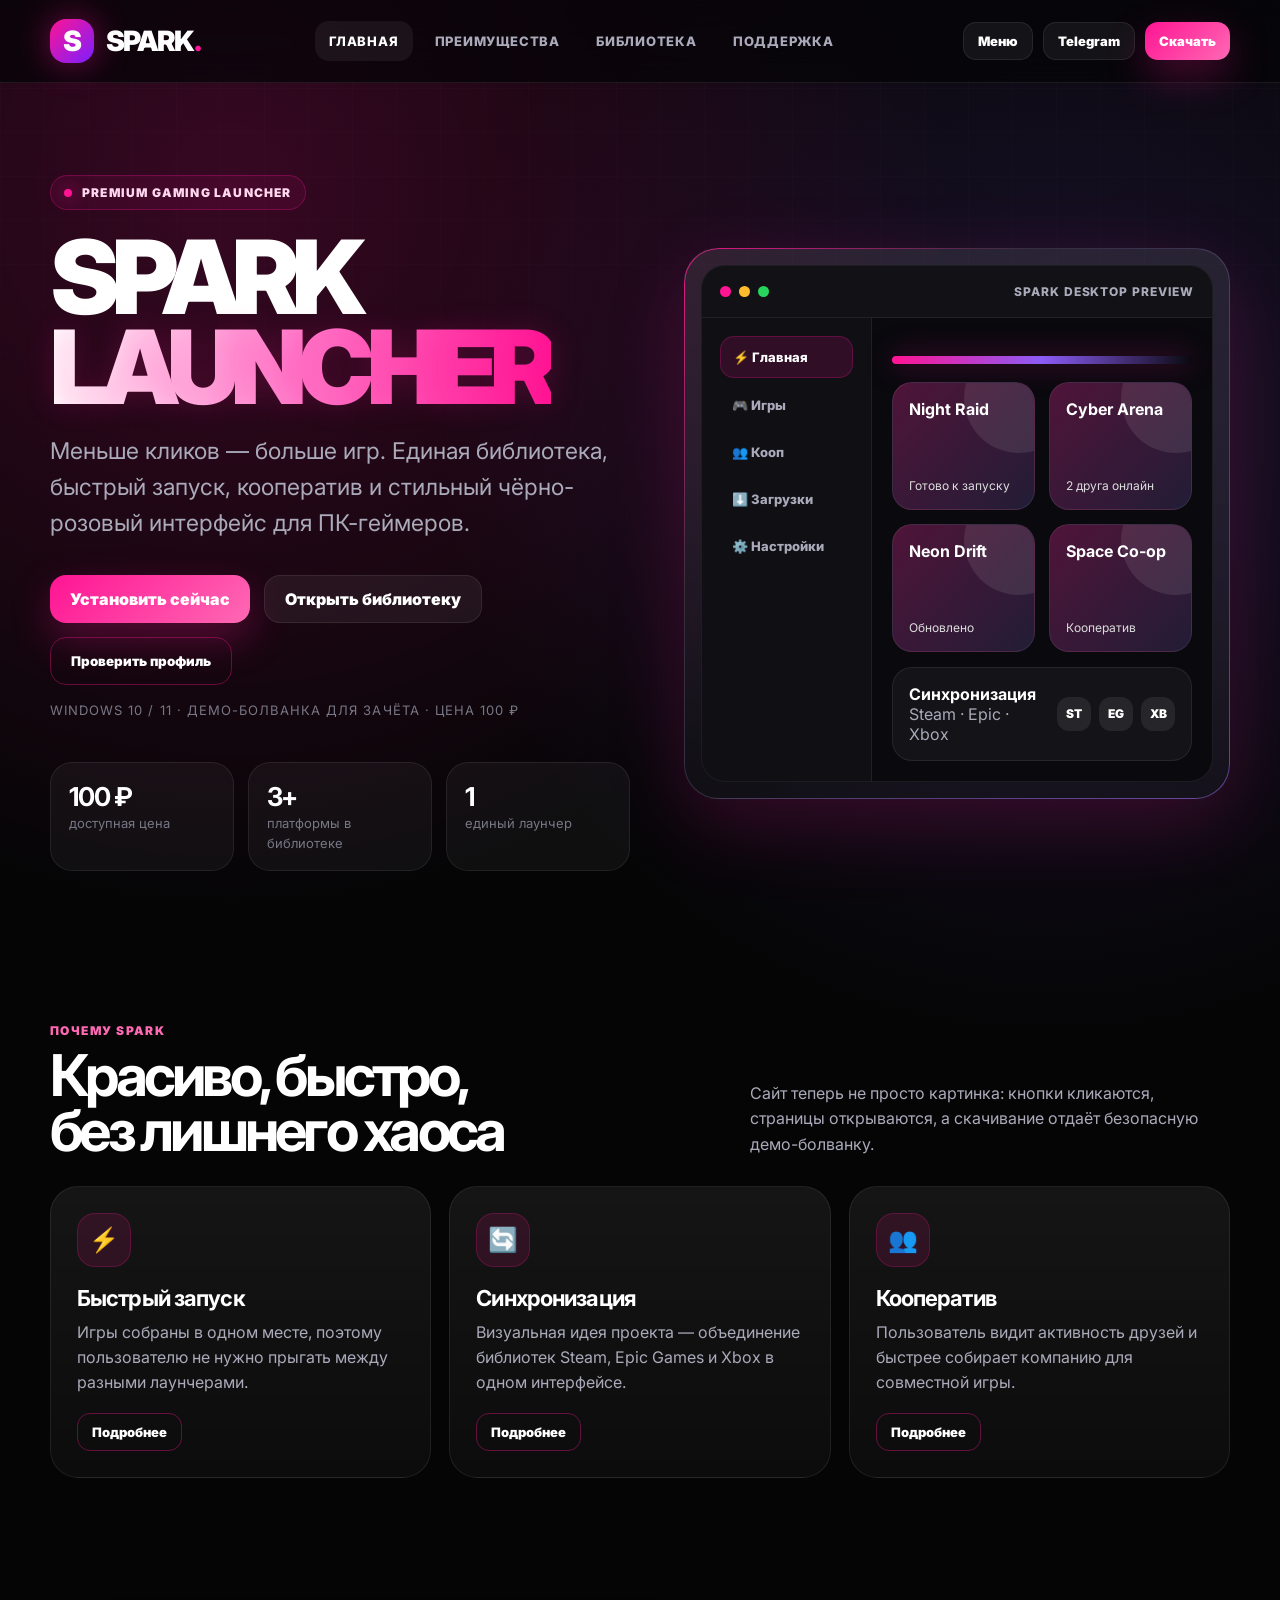
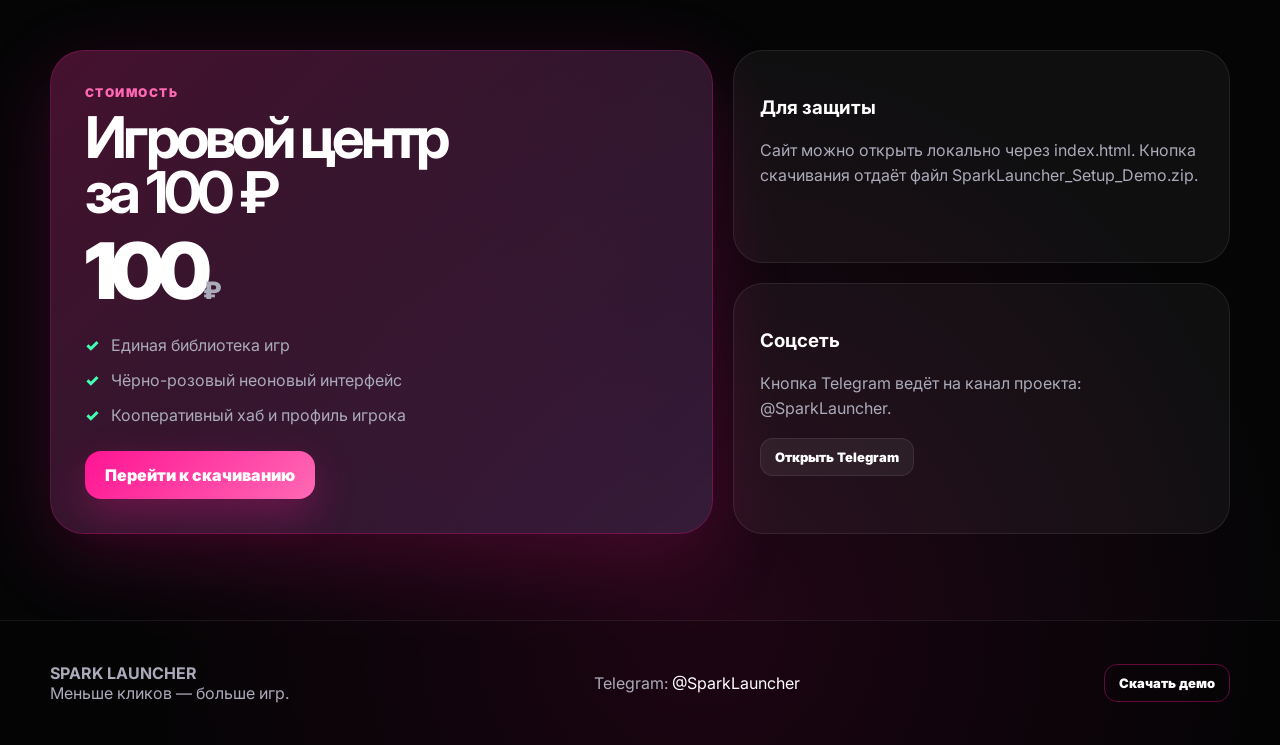
==== index.html @ b0c420d9 "SITE" ====
<!DOCTYPE html>
<html lang="ru">
<head>
  <meta charset="UTF-8">
  <meta name="viewport" content="width=device-width, initial-scale=1.0">
  <title>Spark Launcher | Меньше кликов — больше игр</title>
  <meta name="description" content="Стильный игровой лаунчер для ПК с библиотекой, кооперативом и красивым неоновым интерфейсом.">
  <link rel="preconnect" href="https://fonts.googleapis.com">
  <link rel="preconnect" href="https://fonts.gstatic.com" crossorigin>
  <link href="https://fonts.googleapis.com/css2?family=Inter:wght@400;600;700;800;900&display=swap" rel="stylesheet">
  <link rel="stylesheet" href="assets/css/style.css">
</head>
<body>
  <nav class="nav">
    <div class="wrap nav-inner">
      <a class="logo" href="index.html" aria-label="Spark Launcher главная">
        <span class="logo-mark">S</span><span>SPARK<span class="logo-dot">.</span></span>
      </a>
      <div class="nav-links" data-menu>
        <a href="index.html">Главная</a>
        <a href="features.html">Преимущества</a>
        <a href="library.html">Библиотека</a>
        <a href="support.html">Поддержка</a>
      </div>
      <div class="nav-actions">
        <button class="btn btn-ghost btn-small mobile-toggle" data-menu-toggle type="button">Меню</button>
        <a class="btn btn-ghost btn-small desktop-only" href="https://t.me/SparkLauncher" target="_blank" rel="noopener">Telegram</a>
        <a class="btn btn-primary btn-small" href="download.html">Скачать</a>
      </div>
    </div>
  </nav>
  <main>
    <section class="hero">
      <div class="wrap hero-grid">
        <div class="fade-up">
          <div class="kicker">Premium Gaming Launcher</div>
          <h1>SPARK<br><span class="gradient-text">LAUNCHER</span></h1>
          <p class="lead">Меньше кликов — больше игр. Единая библиотека, быстрый запуск, кооператив и стильный чёрно-розовый интерфейс для ПК-геймеров.</p>
          <div class="hero-actions">
            <a class="btn btn-primary" href="downloads/SparkLauncher_Setup_Demo.zip" download data-download-toast>Установить сейчас</a>
            <a class="btn btn-ghost" href="library.html">Открыть библиотеку</a>
            <button class="btn btn-line" type="button" data-toast="Демо-режим: профиль игрока открылся бы в приложении Spark Launcher.">Проверить профиль</button>
          </div>
          <p class="note">Windows 10 / 11 · демо-болванка для зачёта · цена 100 ₽</p>
          <div class="stats">
            <div class="stat"><strong>100 ₽</strong><span>доступная цена</span></div>
            <div class="stat"><strong>3+</strong><span>платформы в библиотеке</span></div>
            <div class="stat"><strong>1</strong><span>единый лаунчер</span></div>
          </div>
        </div>
        <div class="launcher-card fade-up delay-2" aria-label="Демо интерфейса Spark Launcher">
          <div class="window">
            <div class="window-top">
              <div class="dots"><i></i><i></i><i></i></div>
              <div class="window-title">Spark Desktop Preview</div>
            </div>
            <div class="window-body">
              <aside class="side">
                <div class="side-item active">⚡ Главная</div>
                <div class="side-item">🎮 Игры</div>
                <div class="side-item">👥 Кооп</div>
                <div class="side-item">⬇️ Загрузки</div>
                <div class="side-item">⚙️ Настройки</div>
              </aside>
              <div class="main-panel">
                <div class="neon-line"></div>
                <div class="game-grid">
                  <div class="game-card"><b>Night Raid</b><span>Готово к запуску</span></div>
                  <div class="game-card"><b>Cyber Arena</b><span>2 друга онлайн</span></div>
                  <div class="game-card"><b>Neon Drift</b><span>Обновлено</span></div>
                  <div class="game-card"><b>Space Co-op</b><span>Кооператив</span></div>
                </div>
                <div class="sync-box">
                  <div><b>Синхронизация</b><br><span style="color:var(--muted)">Steam · Epic · Xbox</span></div>
                  <div class="sync-icons"><i>ST</i><i>EG</i><i>XB</i></div>
                </div>
              </div>
            </div>
          </div>
        </div>
      </div>
    </section>

    <section class="section" id="features-preview">
      <div class="wrap">
        <div class="section-head">
          <div>
            <div class="eyebrow">Почему Spark</div>
            <h2>Красиво, быстро,<br>без лишнего хаоса</h2>
          </div>
          <p>Сайт теперь не просто картинка: кнопки кликаются, страницы открываются, а скачивание отдаёт безопасную демо-болванку.</p>
        </div>
        <div class="cards">
          <article class="card">
            <div class="icon">⚡</div>
            <h3>Быстрый запуск</h3>
            <p>Игры собраны в одном месте, поэтому пользователю не нужно прыгать между разными лаунчерами.</p>
            <a class="btn btn-line btn-small" href="features.html#speed">Подробнее</a>
          </article>
          <article class="card">
            <div class="icon">🔄</div>
            <h3>Синхронизация</h3>
            <p>Визуальная идея проекта — объединение библиотек Steam, Epic Games и Xbox в одном интерфейсе.</p>
            <a class="btn btn-line btn-small" href="features.html#sync">Подробнее</a>
          </article>
          <article class="card">
            <div class="icon">👥</div>
            <h3>Кооператив</h3>
            <p>Пользователь видит активность друзей и быстрее собирает компанию для совместной игры.</p>
            <a class="btn btn-line btn-small" href="features.html#coop">Подробнее</a>
          </article>
        </div>
      </div>
    </section>

    <section class="section">
      <div class="wrap price-panel">
        <div class="price-card">
          <div class="eyebrow">Стоимость</div>
          <h2>Игровой центр<br>за 100 ₽</h2>
          <div class="price">100<small> ₽</small></div>
          <div class="list">
            <div><span class="check">✓</span><span>Единая библиотека игр</span></div>
            <div><span class="check">✓</span><span>Чёрно-розовый неоновый интерфейс</span></div>
            <div><span class="check">✓</span><span>Кооперативный хаб и профиль игрока</span></div>
          </div>
          <a class="btn btn-primary" href="download.html">Перейти к скачиванию</a>
        </div>
        <div class="mini-panels">
          <div class="mini-panel">
            <h3>Для защиты</h3>
            <p style="color:var(--muted);line-height:1.6">Сайт можно открыть локально через index.html. Кнопка скачивания отдаёт файл SparkLauncher_Setup_Demo.zip.</p>
          </div>
          <div class="mini-panel">
            <h3>Соцсеть</h3>
            <p style="color:var(--muted);line-height:1.6">Кнопка Telegram ведёт на канал проекта: @SparkLauncher.</p>
            <a class="btn btn-ghost btn-small" href="https://t.me/SparkLauncher" target="_blank" rel="noopener">Открыть Telegram</a>
          </div>
        </div>
      </div>
    </section>
  </main>

  <footer class="footer">
    <div class="wrap footer-grid">
      <div><b>SPARK LAUNCHER</b><br><span>Меньше кликов — больше игр.</span></div>
      <div>Telegram: <a href="https://t.me/SparkLauncher" target="_blank" rel="noopener">@SparkLauncher</a></div>
      <a href="download.html" class="btn btn-line btn-small">Скачать демо</a>
    </div>
  </footer>
  <div class="toast" role="status" aria-live="polite"></div>
  <script src="assets/js/main.js"></script>
</body>
</html>
---- assets/css/style.css ----
:root{
  --bg:#050506;
  --bg-2:#090910;
  --panel:#111118;
  --panel-2:#171721;
  --line:rgba(255,255,255,.08);
  --text:#fff;
  --muted:#aaaaba;
  --muted-2:#777786;
  --pink:#ff1493;
  --pink-2:#ff69b4;
  --pink-3:#ff2daa;
  --purple:#8b5cf6;
  --ok:#43ffb2;
  --shadow:0 24px 80px rgba(255,20,147,.18);
  --radius:28px;
}

*{box-sizing:border-box}
html{scroll-behavior:smooth}
body{
  margin:0;
  font-family:Inter,Arial,sans-serif;
  color:var(--text);
  background:
    radial-gradient(circle at 18% 8%, rgba(255,20,147,.20), transparent 30%),
    radial-gradient(circle at 82% 18%, rgba(139,92,246,.16), transparent 28%),
    radial-gradient(circle at 55% 95%, rgba(255,20,147,.12), transparent 25%),
    var(--bg);
  min-height:100vh;
  overflow-x:hidden;
}

body::before{
  content:"";
  position:fixed;
  inset:0;
  pointer-events:none;
  background-image:
    linear-gradient(rgba(255,255,255,.025) 1px,transparent 1px),
    linear-gradient(90deg,rgba(255,255,255,.025) 1px,transparent 1px);
  background-size:44px 44px;
  mask-image:linear-gradient(to bottom,rgba(0,0,0,.7),transparent 80%);
  z-index:-3;
}

body::after{
  content:"";
  position:fixed;
  inset:0;
  pointer-events:none;
  background:linear-gradient(90deg,transparent,rgba(255,20,147,.045),transparent);
  transform:translateX(-100%);
  animation:scan 7s infinite;
  z-index:-2;
}

@keyframes scan{0%{transform:translateX(-100%)}45%,100%{transform:translateX(100%)}}
@keyframes float{0%,100%{transform:translateY(0)}50%{transform:translateY(-14px)}}
@keyframes pulseGlow{0%,100%{box-shadow:0 0 22px rgba(255,20,147,.2)}50%{box-shadow:0 0 48px rgba(255,20,147,.42)}}
@keyframes fadeUp{from{opacity:0;transform:translateY(18px)}to{opacity:1;transform:translateY(0)}}

.wrap{width:min(1180px,calc(100% - 40px));margin:0 auto}

.nav{
  position:sticky;
  top:0;
  z-index:50;
  backdrop-filter:blur(18px);
  background:rgba(5,5,8,.72);
  border-bottom:1px solid var(--line);
}
.nav-inner{height:82px;display:flex;align-items:center;justify-content:space-between;gap:20px}
.logo{display:flex;align-items:center;gap:12px;text-decoration:none;color:#fff;font-weight:900;letter-spacing:-.06em;font-size:28px}
.logo-mark{
  width:44px;height:44px;border-radius:16px;
  display:grid;place-items:center;
  background:linear-gradient(135deg,var(--pink),#7b1fff);
  box-shadow:0 0 34px rgba(255,20,147,.44);
  letter-spacing:-.05em;
}
.logo-dot{color:var(--pink)}
.nav-links{display:flex;gap:8px;align-items:center}
.nav-links a{
  color:var(--muted);
  text-decoration:none;
  font-size:13px;
  font-weight:800;
  text-transform:uppercase;
  letter-spacing:.06em;
  padding:12px 14px;
  border-radius:14px;
  transition:.22s ease;
}
.nav-links a:hover,.nav-links a.active{color:#fff;background:rgba(255,255,255,.06)}
.nav-actions{display:flex;align-items:center;gap:10px}
.mobile-toggle{display:none}

.btn{
  appearance:none;
  border:0;
  cursor:pointer;
  text-decoration:none;
  display:inline-flex;
  align-items:center;
  justify-content:center;
  gap:10px;
  min-height:48px;
  padding:0 20px;
  border-radius:16px;
  font-weight:900;
  color:#fff;
  transition:.22s ease;
  font-family:inherit;
  white-space:nowrap;
}
.btn-primary{
  background:linear-gradient(135deg,var(--pink),var(--pink-2));
  box-shadow:0 16px 40px rgba(255,20,147,.28);
}
.btn-primary:hover{transform:translateY(-2px) scale(1.02);box-shadow:0 20px 55px rgba(255,20,147,.38)}
.btn-ghost{background:rgba(255,255,255,.06);border:1px solid rgba(255,255,255,.08);color:#fff}
.btn-ghost:hover{background:rgba(255,255,255,.11);border-color:rgba(255,20,147,.35)}
.btn-line{background:transparent;border:1px solid rgba(255,20,147,.36);color:#fff}
.btn-line:hover{background:rgba(255,20,147,.12);border-color:var(--pink)}
.btn-small{min-height:38px;padding:0 14px;border-radius:13px;font-size:13px}

.hero{position:relative;padding:92px 0 66px;min-height:calc(100vh - 82px);display:flex;align-items:center}
.hero-grid{display:grid;grid-template-columns:1.03fr .97fr;gap:54px;align-items:center}
.kicker{
  display:inline-flex;align-items:center;gap:10px;
  padding:9px 13px;
  border-radius:999px;
  color:#ffd7ef;
  font-size:12px;font-weight:900;letter-spacing:.1em;text-transform:uppercase;
  border:1px solid rgba(255,20,147,.28);
  background:rgba(255,20,147,.08);
}
.kicker::before{content:"";width:8px;height:8px;border-radius:50%;background:var(--pink);box-shadow:0 0 18px var(--pink)}
h1{font-size:clamp(58px,8vw,118px);line-height:.88;margin:22px 0 22px;letter-spacing:-.075em;font-weight:950}
.gradient-text{background:linear-gradient(90deg,#fff,#ff7dcb,var(--pink));-webkit-background-clip:text;background-clip:text;color:transparent;text-shadow:0 0 30px rgba(255,20,147,.18)}
.lead{font-size:clamp(18px,2.4vw,23px);line-height:1.55;color:var(--muted);max-width:640px;margin:0 0 34px}
.hero-actions{display:flex;gap:14px;flex-wrap:wrap;align-items:center}
.note{color:var(--muted-2);font-size:13px;margin-top:17px;letter-spacing:.08em;text-transform:uppercase}
.stats{display:grid;grid-template-columns:repeat(3,1fr);gap:14px;margin-top:44px;max-width:650px}
.stat{padding:18px;border-radius:22px;background:rgba(255,255,255,.045);border:1px solid var(--line)}
.stat strong{display:block;font-size:26px;color:#fff;letter-spacing:-.06em}
.stat span{font-size:13px;color:var(--muted-2)}

.launcher-card{
  position:relative;
  border:1px solid rgba(255,255,255,.10);
  background:linear-gradient(180deg,rgba(255,255,255,.09),rgba(255,255,255,.035));
  border-radius:34px;
  padding:16px;
  box-shadow:var(--shadow);
  animation:float 5s ease-in-out infinite;
}
.launcher-card::before{
  content:"";position:absolute;inset:-1px;border-radius:35px;padding:1px;
  background:linear-gradient(135deg,rgba(255,20,147,.88),transparent 32%,rgba(139,92,246,.55));
  -webkit-mask:linear-gradient(#000 0 0) content-box,linear-gradient(#000 0 0);
  -webkit-mask-composite:xor;mask-composite:exclude;pointer-events:none;
}
.window{overflow:hidden;border-radius:24px;background:#09090e;border:1px solid rgba(255,255,255,.08)}
.window-top{height:52px;display:flex;align-items:center;justify-content:space-between;padding:0 18px;border-bottom:1px solid rgba(255,255,255,.07);background:rgba(255,255,255,.03)}
.dots{display:flex;gap:8px}.dots i{width:11px;height:11px;border-radius:50%;display:block;background:var(--pink)}.dots i:nth-child(2){background:#ffbd2e}.dots i:nth-child(3){background:#28d45c}
.window-title{font-size:12px;color:var(--muted);font-weight:800;letter-spacing:.08em;text-transform:uppercase}
.window-body{display:grid;grid-template-columns:170px 1fr;min-height:450px}
.side{border-right:1px solid rgba(255,255,255,.07);padding:18px;background:rgba(255,255,255,.025)}
.side-item{display:flex;align-items:center;gap:10px;color:var(--muted);font-size:13px;font-weight:800;padding:12px;border-radius:14px;margin-bottom:7px}
.side-item.active{background:rgba(255,20,147,.14);color:#fff;border:1px solid rgba(255,20,147,.24)}
.main-panel{padding:20px}
.game-grid{display:grid;grid-template-columns:repeat(2,1fr);gap:14px}
.game-card{min-height:128px;border-radius:20px;background:linear-gradient(135deg,rgba(255,20,147,.25),rgba(139,92,246,.12)),#14141b;border:1px solid rgba(255,255,255,.08);padding:16px;display:flex;flex-direction:column;justify-content:space-between;position:relative;overflow:hidden}
.game-card::after{content:"";position:absolute;right:-40px;top:-40px;width:110px;height:110px;border-radius:50%;background:rgba(255,255,255,.09)}
.game-card b{font-size:16px;position:relative}.game-card span{font-size:12px;color:#ddd;position:relative}
.neon-line{height:8px;width:100%;border-radius:99px;background:linear-gradient(90deg,var(--pink),var(--purple),transparent);margin:18px 0;box-shadow:0 0 30px rgba(255,20,147,.4)}
.sync-box{display:flex;justify-content:space-between;gap:14px;align-items:center;border-radius:20px;padding:16px;background:rgba(255,255,255,.045);border:1px solid rgba(255,255,255,.08);margin-top:15px}
.sync-icons{display:flex;gap:8px}.sync-icons i{font-style:normal;width:34px;height:34px;border-radius:12px;display:grid;place-items:center;background:rgba(255,255,255,.08);font-size:12px;font-weight:900}

.section{padding:86px 0}
.section-head{display:flex;align-items:end;justify-content:space-between;gap:24px;margin-bottom:28px}
.eyebrow{color:var(--pink-2);font-weight:900;text-transform:uppercase;letter-spacing:.12em;font-size:12px;margin-bottom:10px}
h2{font-size:clamp(34px,4.5vw,62px);line-height:.95;letter-spacing:-.065em;margin:0}
.section-head p{color:var(--muted);max-width:480px;line-height:1.6;margin:0}
.cards{display:grid;grid-template-columns:repeat(3,1fr);gap:18px}
.card{background:linear-gradient(180deg,rgba(255,255,255,.065),rgba(255,255,255,.032));border:1px solid rgba(255,255,255,.08);border-radius:var(--radius);padding:26px;transition:.22s ease;position:relative;overflow:hidden}
.card:hover{transform:translateY(-5px);border-color:rgba(255,20,147,.36);box-shadow:0 20px 60px rgba(255,20,147,.11)}
.card .icon{width:54px;height:54px;border-radius:18px;display:grid;place-items:center;background:rgba(255,20,147,.12);border:1px solid rgba(255,20,147,.22);font-size:24px;margin-bottom:18px}
.card h3{font-size:22px;margin:0 0 9px;letter-spacing:-.04em}.card p{color:var(--muted);line-height:1.58;margin:0 0 18px}.card a{position:relative;z-index:2}

.price-panel{display:grid;grid-template-columns:1fr .75fr;gap:20px;align-items:stretch}
.price-card{padding:34px;border-radius:34px;background:linear-gradient(135deg,rgba(255,20,147,.22),rgba(139,92,246,.11)),rgba(255,255,255,.05);border:1px solid rgba(255,20,147,.24);box-shadow:var(--shadow)}
.price{font-size:78px;font-weight:950;letter-spacing:-.08em;line-height:1;margin:12px 0}.price small{font-size:24px;color:var(--muted)}
.list{display:grid;gap:12px;margin:24px 0}.list div{display:flex;gap:12px;align-items:flex-start;color:var(--muted);line-height:1.45}.check{color:var(--ok);font-weight:900}
.mini-panels{display:grid;gap:20px}.mini-panel{border-radius:30px;background:rgba(255,255,255,.045);border:1px solid var(--line);padding:26px}

.page-hero{padding:72px 0 36px}.page-hero h1{font-size:clamp(48px,7vw,88px)}.page-hero .lead{max-width:760px}
.feature-row{display:grid;grid-template-columns:.75fr 1fr;gap:22px;margin:22px 0;align-items:stretch}.feature-number{font-size:72px;font-weight:950;color:rgba(255,20,147,.42);letter-spacing:-.08em}.feature-content{border-radius:30px;padding:26px;border:1px solid var(--line);background:rgba(255,255,255,.045)}

.filters{display:flex;gap:10px;flex-wrap:wrap;margin-bottom:22px}.filter-btn.active{background:linear-gradient(135deg,var(--pink),var(--pink-2));border-color:transparent}.library-grid{display:grid;grid-template-columns:repeat(3,1fr);gap:18px}.library-game{padding:20px;border-radius:28px;border:1px solid var(--line);background:linear-gradient(135deg,rgba(255,20,147,.16),rgba(255,255,255,.035));min-height:230px;display:flex;flex-direction:column;justify-content:space-between;transition:.2s ease}.library-game:hover{transform:translateY(-4px);border-color:rgba(255,20,147,.34)}.cover{height:86px;border-radius:20px;background:radial-gradient(circle at 20% 20%,rgba(255,255,255,.26),transparent 28%),linear-gradient(135deg,var(--pink),#3911a8);margin-bottom:16px}.tag{display:inline-flex;border-radius:99px;padding:6px 10px;background:rgba(255,255,255,.075);color:#ddd;font-size:12px;font-weight:800}.game-actions{display:flex;gap:9px;margin-top:18px}

.faq{display:grid;gap:12px}.faq-item{border-radius:22px;border:1px solid var(--line);background:rgba(255,255,255,.045);overflow:hidden}.faq-q{width:100%;display:flex;justify-content:space-between;gap:16px;padding:20px;background:transparent;border:0;color:#fff;font:inherit;font-weight:900;cursor:pointer;text-align:left}.faq-a{display:none;color:var(--muted);line-height:1.6;padding:0 20px 20px}.faq-item.open .faq-a{display:block}.faq-item.open .faq-q span:last-child{transform:rotate(45deg)}

.form{display:grid;gap:13px}.input,.textarea{width:100%;border-radius:17px;border:1px solid var(--line);background:rgba(0,0,0,.24);color:#fff;padding:15px 16px;font:inherit;outline:none}.input:focus,.textarea:focus{border-color:rgba(255,20,147,.55);box-shadow:0 0 0 4px rgba(255,20,147,.08)}.textarea{min-height:120px;resize:vertical}

.download-box{display:grid;grid-template-columns:1.2fr .8fr;gap:22px;align-items:stretch}.download-visual{border-radius:34px;border:1px solid rgba(255,20,147,.25);background:linear-gradient(135deg,rgba(255,20,147,.22),rgba(139,92,246,.12));padding:30px;min-height:330px;display:flex;flex-direction:column;justify-content:space-between;box-shadow:var(--shadow);animation:pulseGlow 4s ease-in-out infinite}.file-card{padding:22px;border-radius:26px;background:rgba(0,0,0,.28);border:1px solid rgba(255,255,255,.12)}.file-card b{font-size:23px;display:block;margin-bottom:7px}.steps{counter-reset:step;display:grid;gap:13px}.step{counter-increment:step;border-radius:22px;background:rgba(255,255,255,.045);border:1px solid var(--line);padding:18px}.step::before{content:counter(step);display:inline-grid;place-items:center;width:28px;height:28px;border-radius:10px;background:var(--pink);font-weight:900;margin-right:10px}

.footer{padding:42px 0;border-top:1px solid var(--line);background:rgba(0,0,0,.18);color:var(--muted)}.footer-grid{display:flex;justify-content:space-between;gap:24px;align-items:center;flex-wrap:wrap}.footer a{color:#fff;text-decoration:none}
.toast{position:fixed;right:20px;bottom:20px;z-index:99;background:#111118;border:1px solid rgba(255,20,147,.36);box-shadow:0 18px 50px rgba(0,0,0,.45);border-radius:20px;padding:16px 18px;color:#fff;max-width:360px;transform:translateY(20px);opacity:0;pointer-events:none;transition:.22s ease}.toast.show{opacity:1;transform:translateY(0)}

.fade-up{animation:fadeUp .55s ease both}
.delay-1{animation-delay:.08s}.delay-2{animation-delay:.16s}.delay-3{animation-delay:.24s}

@media(max-width:980px){
  .hero-grid,.price-panel,.download-box,.feature-row{grid-template-columns:1fr}
  .hero{padding-top:54px}.launcher-card{animation:none}.cards,.library-grid{grid-template-columns:1fr 1fr}.window-body{grid-template-columns:1fr}.side{display:none}.section-head{display:block}.section-head p{margin-top:16px}.nav-links{position:fixed;left:20px;right:20px;top:92px;display:none;flex-direction:column;background:#101018;border:1px solid var(--line);border-radius:22px;padding:12px}.nav-links.open{display:flex}.mobile-toggle{display:inline-flex}.nav-actions .desktop-only{display:none}
}
@media(max-width:640px){
  .wrap{width:min(100% - 24px,1180px)}.nav-inner{height:72px}.logo{font-size:22px}.logo-mark{width:38px;height:38px;border-radius:14px}.hero-actions,.game-actions{flex-direction:column;align-items:stretch}.btn{width:100%}.stats,.cards,.library-grid,.game-grid{grid-template-columns:1fr}.window-body{min-height:auto}.main-panel{padding:14px}.hero{min-height:auto}.section{padding:58px 0}.price{font-size:58px}
}
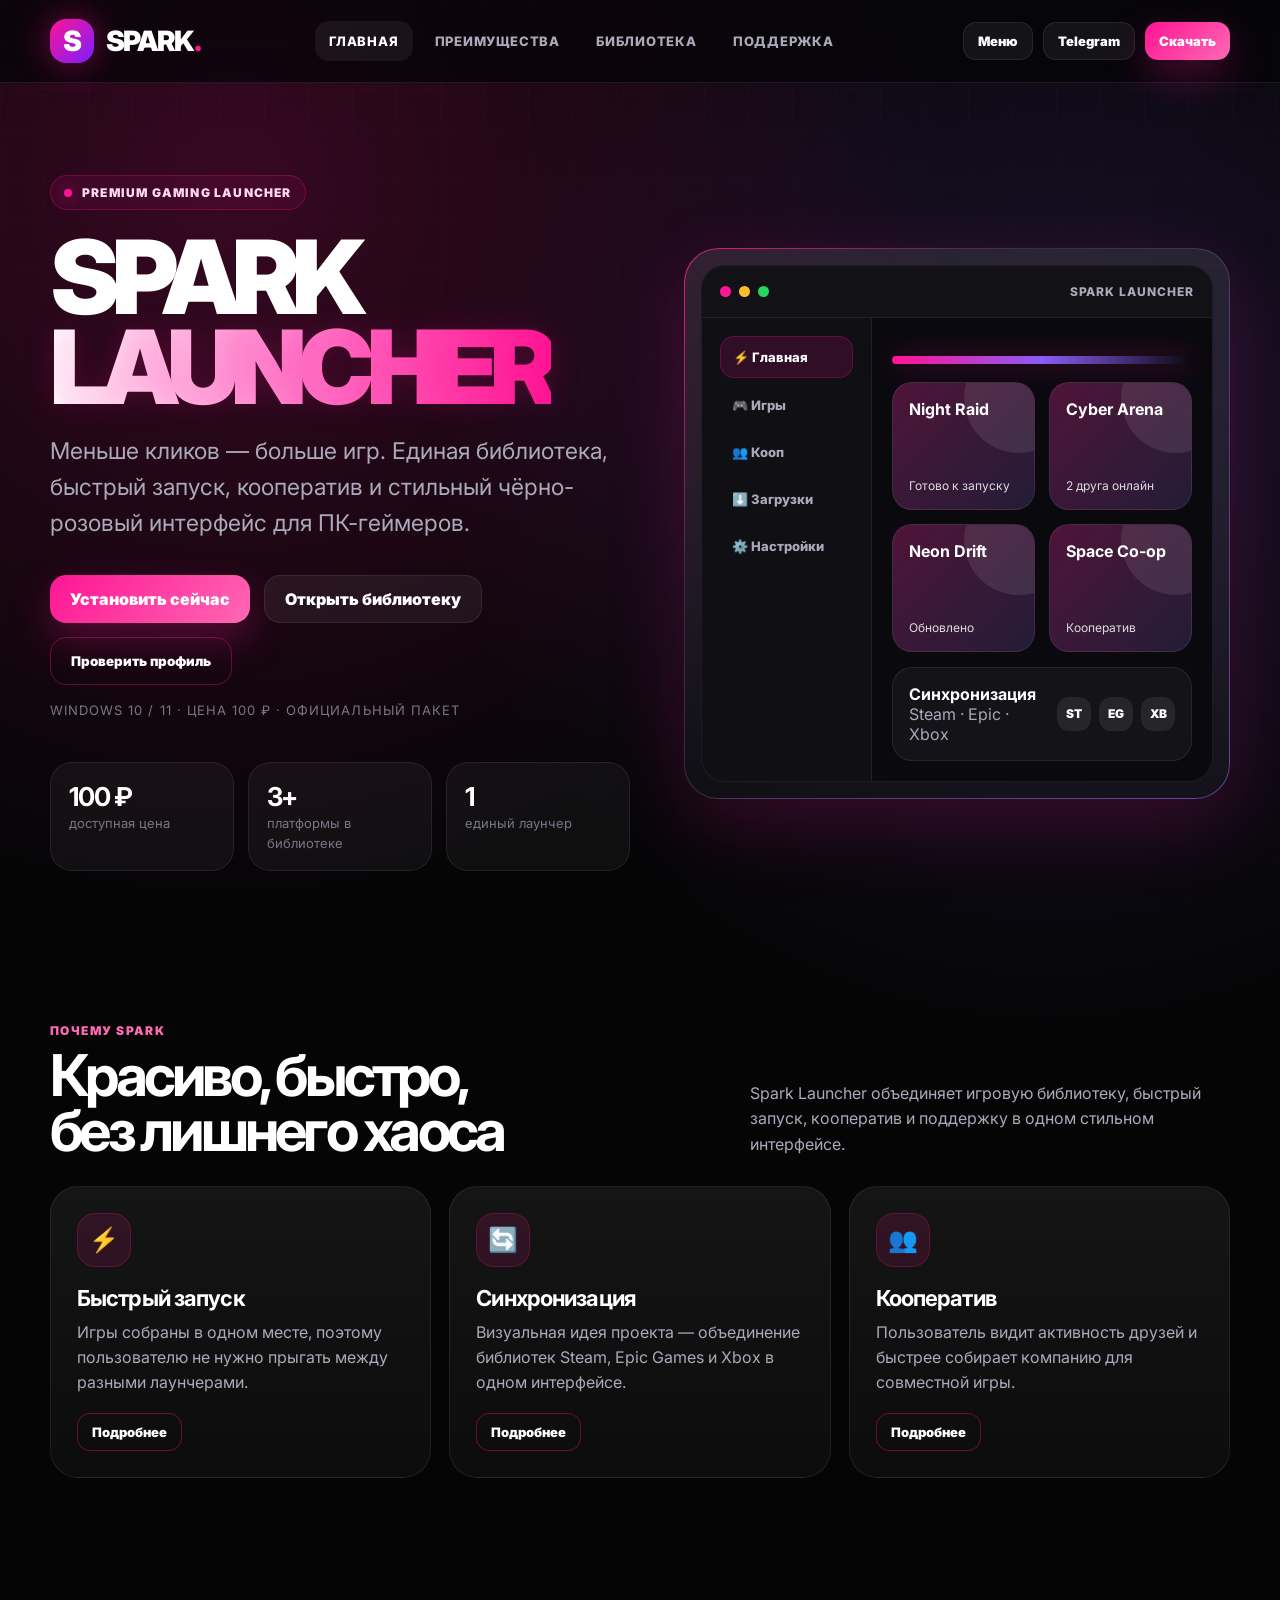
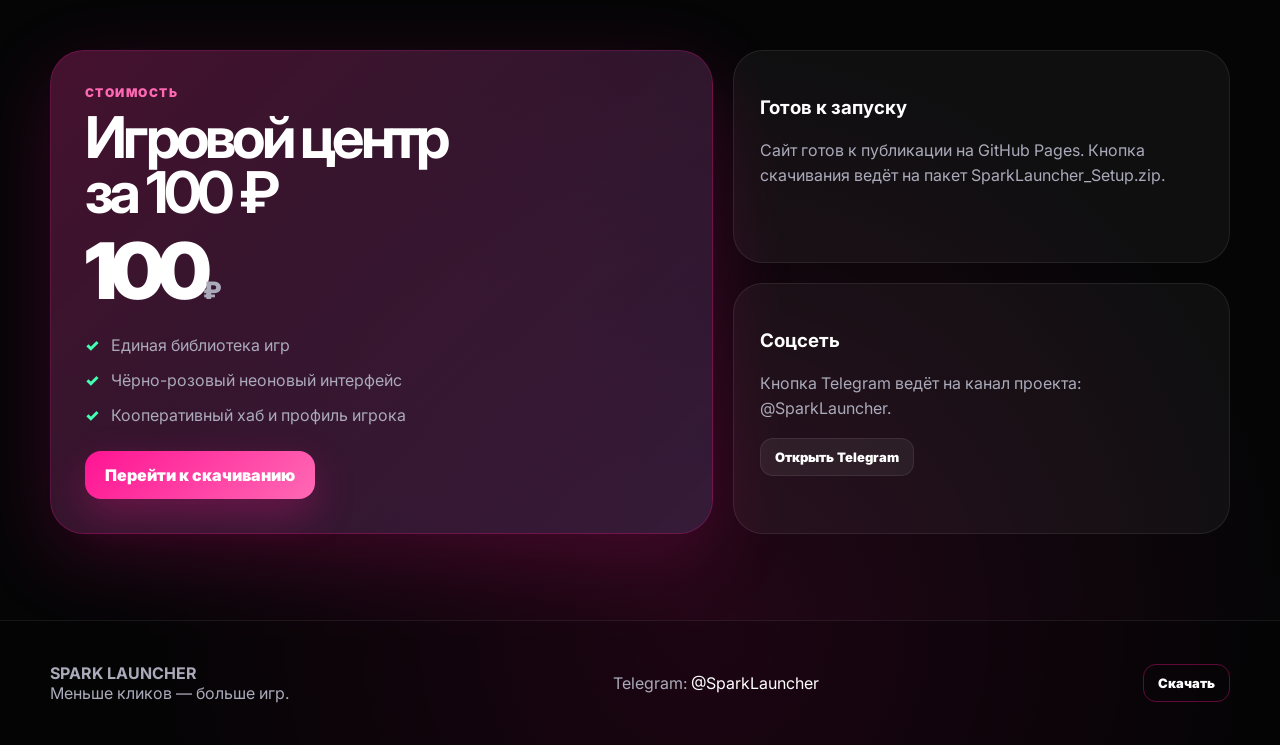
==== commit f5bedb6b: "new site" ====
--- a/index.html
+++ b/index.html
@@ -37,22 +37,22 @@
           <h1>SPARK<br><span class="gradient-text">LAUNCHER</span></h1>
           <p class="lead">Меньше кликов — больше игр. Единая библиотека, быстрый запуск, кооператив и стильный чёрно-розовый интерфейс для ПК-геймеров.</p>
           <div class="hero-actions">
-            <a class="btn btn-primary" href="downloads/SparkLauncher_Setup_Demo.zip" download data-download-toast>Установить сейчас</a>
+            <a class="btn btn-primary" href="downloads/SparkLauncher_Setup.zip" download data-download-toast>Установить сейчас</a>
             <a class="btn btn-ghost" href="library.html">Открыть библиотеку</a>
-            <button class="btn btn-line" type="button" data-toast="Демо-режим: профиль игрока открылся бы в приложении Spark Launcher.">Проверить профиль</button>
+            <button class="btn btn-line" type="button" data-toast="Профиль игрока открыт в Spark Launcher.">Проверить профиль</button>
           </div>
-          <p class="note">Windows 10 / 11 · демо-болванка для зачёта · цена 100 ₽</p>
+          <p class="note">Windows 10 / 11 · цена 100 ₽ · официальный пакет</p>
           <div class="stats">
             <div class="stat"><strong>100 ₽</strong><span>доступная цена</span></div>
             <div class="stat"><strong>3+</strong><span>платформы в библиотеке</span></div>
             <div class="stat"><strong>1</strong><span>единый лаунчер</span></div>
           </div>
         </div>
-        <div class="launcher-card fade-up delay-2" aria-label="Демо интерфейса Spark Launcher">
+        <div class="launcher-card fade-up delay-2" aria-label="Интерфейс Spark Launcher">
           <div class="window">
             <div class="window-top">
               <div class="dots"><i></i><i></i><i></i></div>
-              <div class="window-title">Spark Desktop Preview</div>
+              <div class="window-title">Spark Launcher</div>
             </div>
             <div class="window-body">
               <aside class="side">
@@ -88,7 +88,7 @@
             <div class="eyebrow">Почему Spark</div>
             <h2>Красиво, быстро,<br>без лишнего хаоса</h2>
           </div>
-          <p>Сайт теперь не просто картинка: кнопки кликаются, страницы открываются, а скачивание отдаёт безопасную демо-болванку.</p>
+          <p>Spark Launcher объединяет игровую библиотеку, быстрый запуск, кооператив и поддержку в одном стильном интерфейсе.</p>
         </div>
         <div class="cards">
           <article class="card">
@@ -128,8 +128,8 @@
         </div>
         <div class="mini-panels">
           <div class="mini-panel">
-            <h3>Для защиты</h3>
-            <p style="color:var(--muted);line-height:1.6">Сайт можно открыть локально через index.html. Кнопка скачивания отдаёт файл SparkLauncher_Setup_Demo.zip.</p>
+            <h3>Готов к запуску</h3>
+            <p style="color:var(--muted);line-height:1.6">Сайт готов к публикации на GitHub Pages. Кнопка скачивания ведёт на пакет SparkLauncher_Setup.zip.</p>
           </div>
           <div class="mini-panel">
             <h3>Соцсеть</h3>
@@ -145,7 +145,7 @@
     <div class="wrap footer-grid">
       <div><b>SPARK LAUNCHER</b><br><span>Меньше кликов — больше игр.</span></div>
       <div>Telegram: <a href="https://t.me/SparkLauncher" target="_blank" rel="noopener">@SparkLauncher</a></div>
-      <a href="download.html" class="btn btn-line btn-small">Скачать демо</a>
+      <a href="download.html" class="btn btn-line btn-small">Скачать</a>
     </div>
   </footer>
   <div class="toast" role="status" aria-live="polite"></div>
